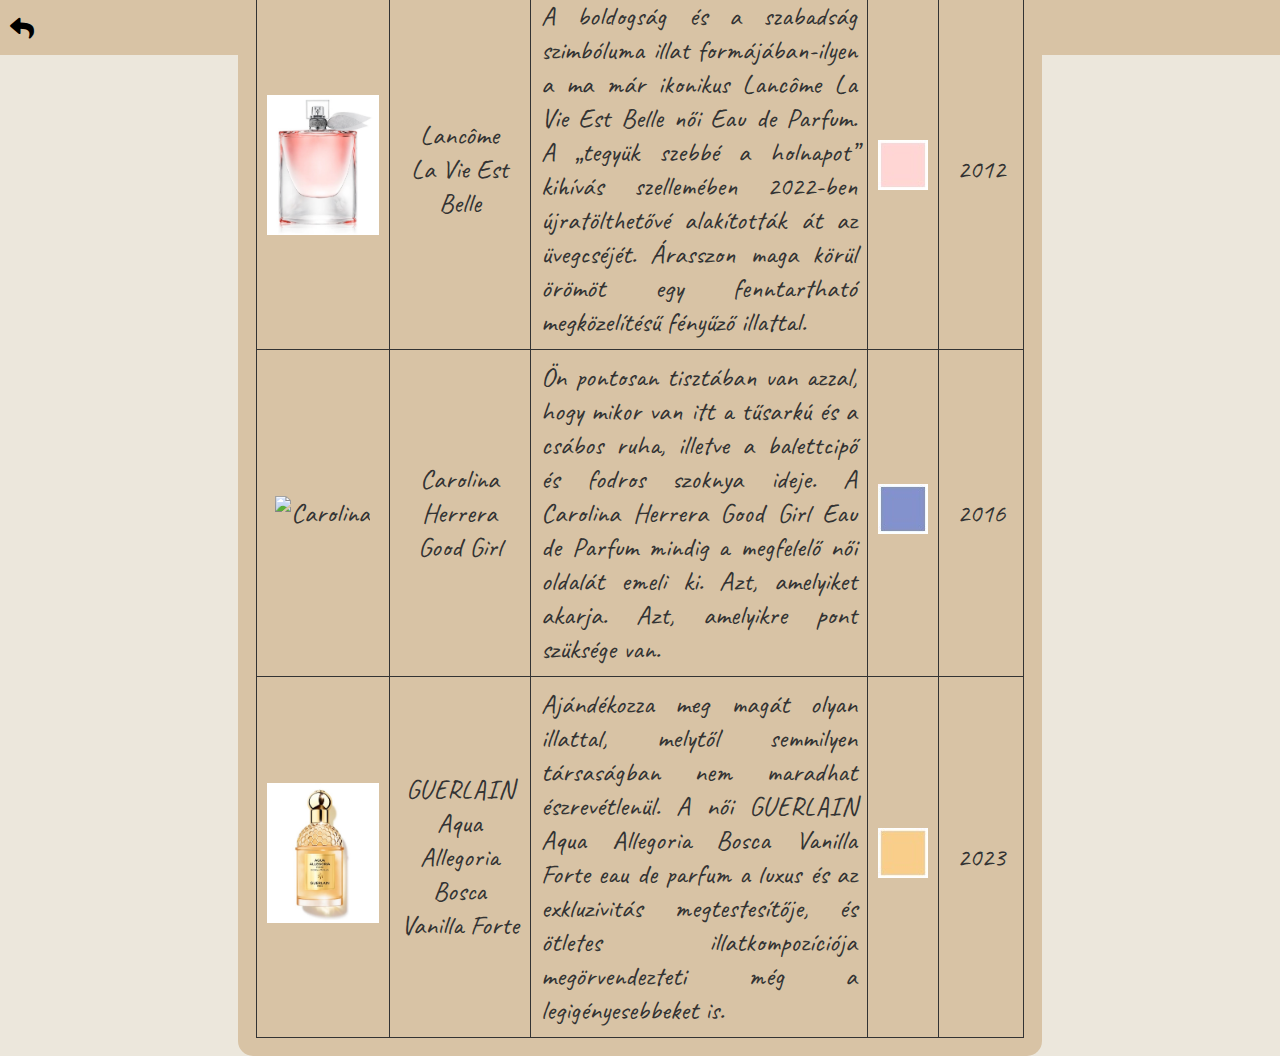
==== women.html @ 68d6ab9a "Add files via upload" ====
<!DOCTYPE html>
<html lang="hu">

<head>
    <meta charset="UTF-8">
    <meta name="viewport" content="width=device-width, initial-scale=1.0">
    <title>Női parfümök</title>
    <link rel="stylesheet" href="styles/styles.css">
    <link rel="stylesheet" href="https://cdnjs.cloudflare.com/ajax/libs/font-awesome/6.0.0-beta3/css/all.min.css">
</head>

<body>
    <div class="menu">
        <div class="back-link">
            <a href="index.html"><i class="fas fa-reply" style="color: black; font-size: x-large;"></i></a>
        </div>
        <div class="menu-items">
            <a href="women.html" style="text-decoration:underline;">Női</a> |
            <a href="men.html">Férfi</a> |
            <a href="kids.html">Gyerek</a> |
            <a href="new.html">Új parfüm</a> |
            <a href="sources.html">Források</a>
        </div>
    </div>
    <div class="category-content">
        <h1>Női parfümök</h1>
        <table>
            <tr>
                <th>Kép</th>
                <th>Név</th>
                <th>Leírás</th>
                <th>Szín</th>
                <th>Dátum</th>
            </tr>
            <tr>
                <td><img class="table-image" src="images/lancome.jpg" alt="Lancôme" /></td>
                <td>Lancôme<br>La Vie Est Belle</td>
                <td style="text-align: justify;">A boldogság és a szabadság szimbóluma illat formájában-ilyen a ma már
                    ikonikus Lancôme La Vie Est
                    Belle női Eau de Parfum. A „tegyük szebbé a holnapot” kihívás szellemében 2022-ben újratölthetővé
                    alakították át az üvegcséjét. Árasszon maga körül örömöt egy fenntartható megközelítésű fényűző
                    illattal.</td>
                <td><img class="table-image" src="images/lancome-color.jpg" alt="Light pink" /></td>
                <td>2012</td>
            </tr>
            <tr>
                <td><img class="table-image" src="images/Carolina.jpg" alt="Carolina" /></td>
                <td>Carolina Herrera<br>Good Girl</td>
                <td style="text-align: justify;">Ön pontosan tisztában van azzal, hogy mikor van itt a tűsarkú és a
                    csábos ruha, illetve a balettcipő
                    és fodros szoknya ideje. A Carolina Herrera Good Girl Eau de Parfum mindig a megfelelő női oldalát
                    emeli ki. Azt, amelyiket akarja. Azt, amelyikre pont szüksége van.</td>
                <td><img class="table-image" src="images/carolina-color.jpg" alt="Light blue" /></td>
                <td>2016</td>
            </tr>
            <tr>
                <td><img class="table-image" src="images/GUERLAIN.jpg" alt="GUERLAIN" /></td>
                <td>GUERLAIN<br>Aqua Allegoria Bosca Vanilla Forte</td>
                <td style="text-align: justify;">Ajándékozza meg magát olyan illattal, melytől semmilyen társaságban nem
                    maradhat észrevétlenül. A női GUERLAIN Aqua Allegoria Bosca Vanilla Forte eau de parfum a luxus és
                    az exkluzivitás megtestesítője, és ötletes illatkompozíciója megörvendezteti még a legigényesebbeket
                    is.</td>
                <td><img class="table-image" src="images/guerlain-color.jpg" alt="Light gold" /></td>
                <td>2023</td>
            </tr>
        </table>
    </div>
</body>

</html>
---- styles/styles.css ----
body,
h1,
ul,
p {
    margin: 0;
    padding: 0;
}

@font-face {
    font-family: 'CaveatFont';
    src: url('Caveat-Regular.woff') format('woff');
}

body {
    background-color: #ece7dc;
    color: #333;
    font-family: 'CaveatFont', Arial, sans-serif;
    font-size: 27px;
    display: flex;
    flex-direction: column;
    justify-content: center;
    align-items: center;
    height: 100vh;
    margin: 0;
}

h1 {
    text-align: center;
    padding-bottom: 8px;
    font-weight: normal;
    font-size: 44px;
}

h3 {
    margin: 22px 0px 8px 0px;
    font-weight: normal;
}

.menu {
    text-align: center;
    font-size: 28px;
    background-color: #d8c3a5;
    padding: 10px;
    width: 100%;
    position: fixed;
    top: 0;
}

.back-link {
    float: left;
    margin-left: 10px;
    padding: 0px;
}

.menu-items {
    display: inline;
    margin: 0;
    padding: 0;
}

.menu-items a {
    text-decoration: none;
    color: #333;
    margin: 0;
}

.description {
    padding: 20px;
}

.main-content ol {
    margin: 0px 7px 25px 10px;
}

.main-content ol a {
    color: #333;
}

.description ul {
    list-style-type: disc;
    margin-left: 40px;
    padding-left: 10px;
}

.main-content {
    background-color: #d8c3a5;
    max-width: 38%;
    padding: 0px;
    margin: 0 auto;
    margin-top: 50px;
    border-radius: 15px;
    position: relative;
    animation-name: move;
    animation-duration: 1s;
    animation-timing-function: ease-in-out;
}

@keyframes move {
    0% {
        left: 100%;
    }

    100% {
        left: 0%;
    }
}

.main-content img {
    border-radius: 15px;
    margin-bottom: 9px;
}

.category-content {
    background-color: #d8c3a5;
    max-width: 60%;
    padding: 18px;
    margin: 0 auto;
    border-radius: 15px;
    position: relative;
    animation-name: move;
    animation-duration: 1s;
    animation-timing-function: ease-in-out;
}

table {
    width: 100%;
    border-collapse: collapse;
    margin-top: 8px;
    padding: 10px;
    border: 1px solid #333;
}

th {
    padding: 10px;
    border: 1px solid #333;
}

td {
    text-align: center;
    padding: 10px;
    border: 1px solid #333;
}

.table-image {
    max-height: 140px;
}

input[type="text"],
input[type="email"],
input[type="color"],
input[type="date"],
input[type="checkbox"],
textarea {
    font-size: 16px;
    padding: 5px;
    border: 1px solid #ccc;
    border-radius: 5px;
    background-color: #f5f5f5;
    box-shadow: 2px 2px 3px rgba(0, 0, 0, 0.1);
}

input[type="submit"] {
    padding: 10px;
    background-color: #6b4e2e;
    color: #fff;
    border: none;
    border-radius: 5px;
    cursor: pointer;
    font-size: 25px;
    margin: 0 auto;
    display: block;
    margin-top: 10px;
    font-family: 'CaveatFont';
}

input[type="submit"]:hover {
    background-color: #333;
}

.error {
    margin-top: -15px;
    margin-bottom: 5px;
    padding: 0px;
    font-size: 20px;
    color: red;
}
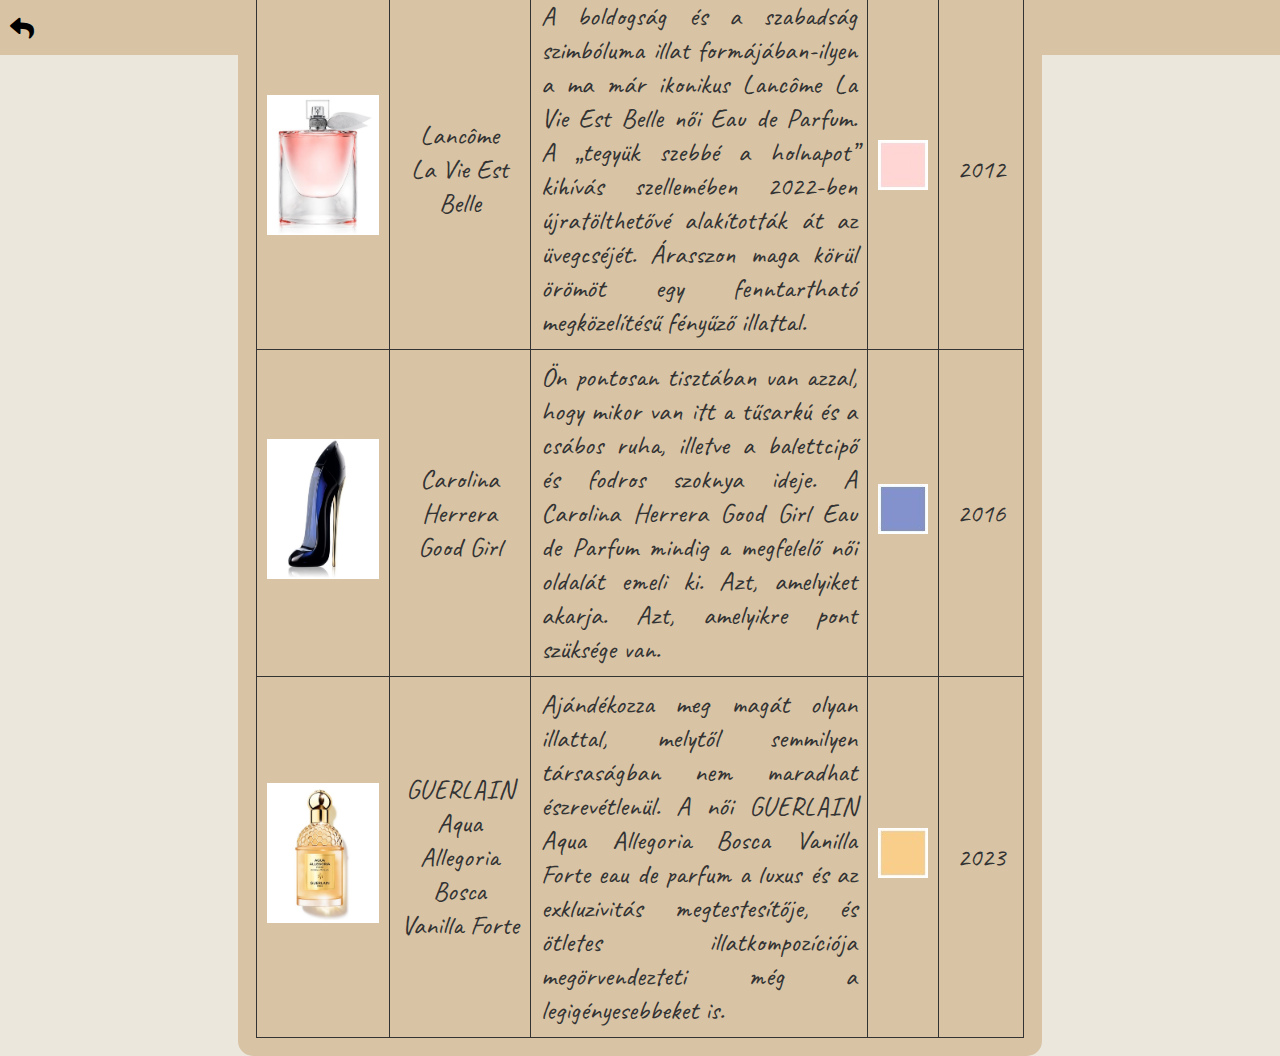
==== commit 44b72766: "Update women.html" ====
--- a/women.html
+++ b/women.html
@@ -44,7 +44,7 @@
                 <td>2012</td>
             </tr>
             <tr>
-                <td><img class="table-image" src="images/Carolina.jpg" alt="Carolina" /></td>
+                <td><img class="table-image" src="images/carolina.jpg" alt="Carolina" /></td>
                 <td>Carolina Herrera<br>Good Girl</td>
                 <td style="text-align: justify;">Ön pontosan tisztában van azzal, hogy mikor van itt a tűsarkú és a
                     csábos ruha, illetve a balettcipő
@@ -67,4 +67,4 @@
     </div>
 </body>
 
-</html>+</html>
